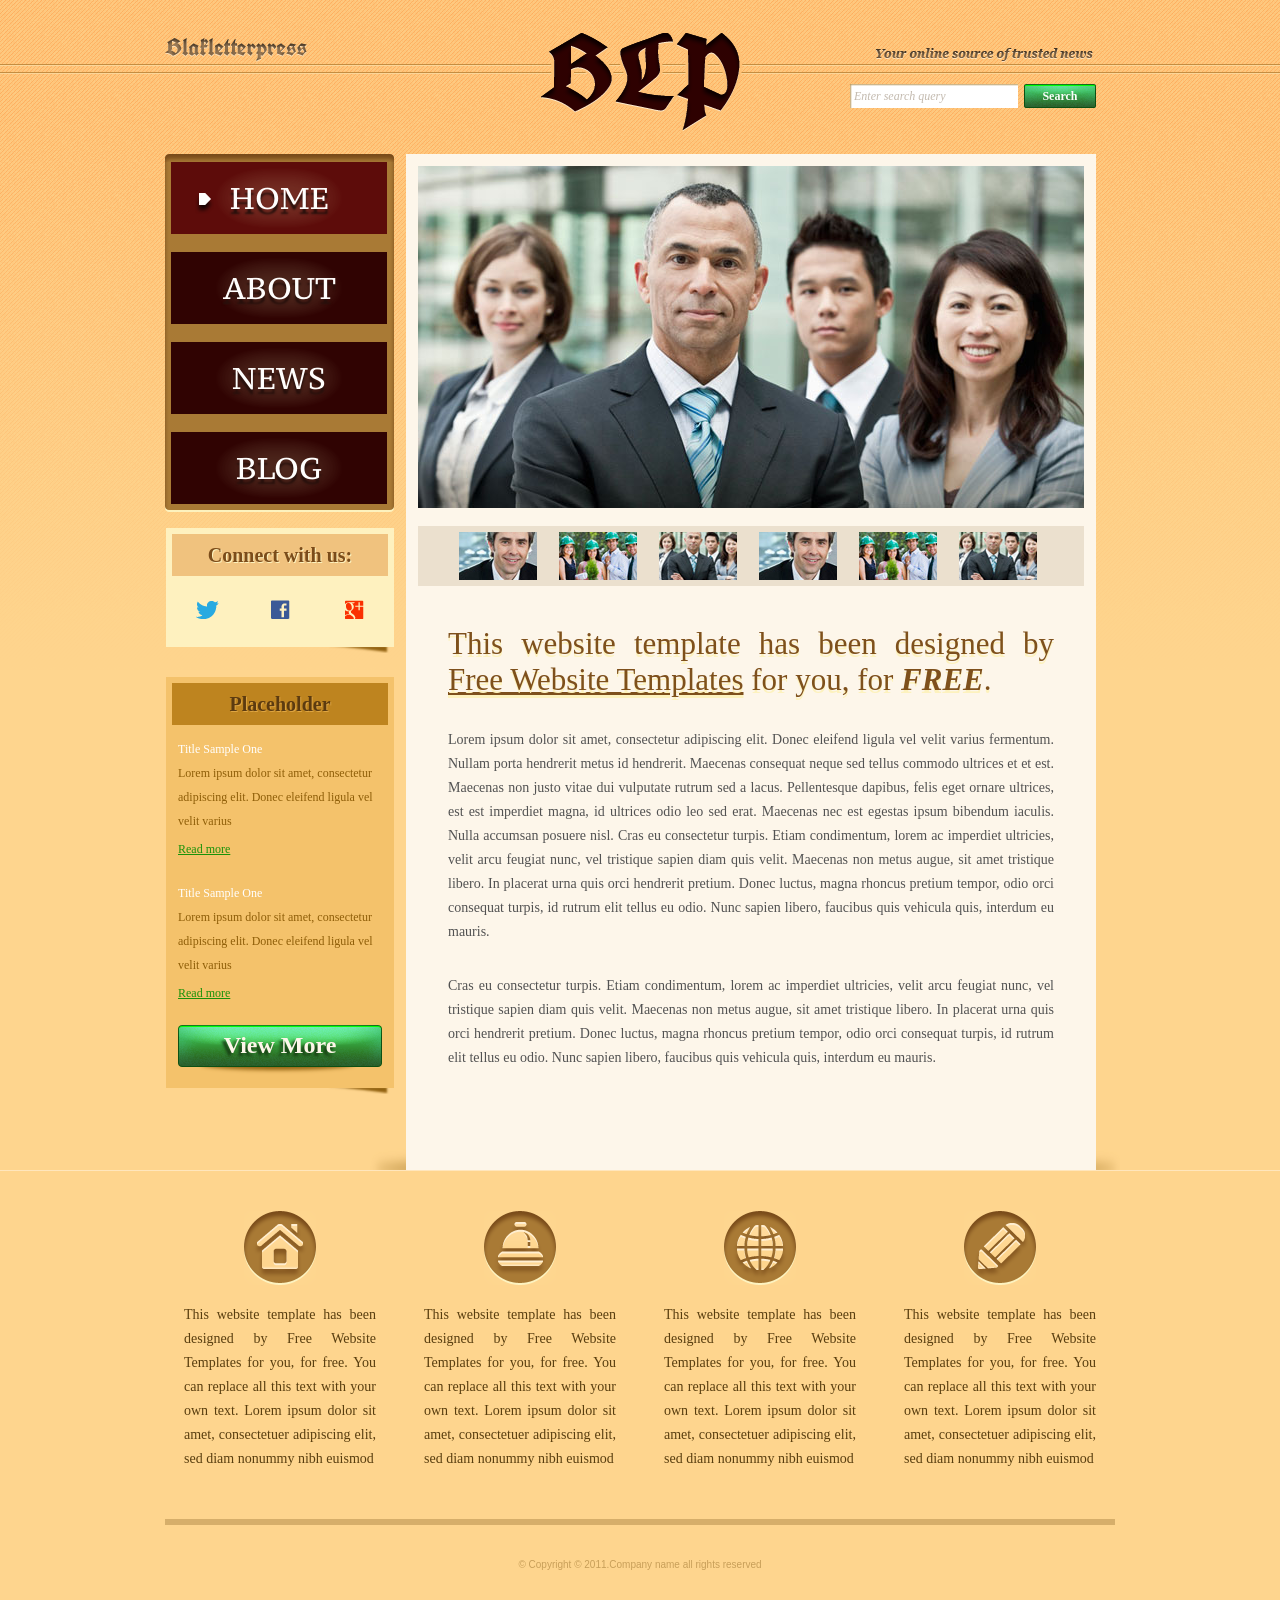
==== index.html @ c0c1566b "Add HTML exercises and Cloudflare Pages deployment guide" ====
<!DOCTYPE html>
<!-- Website template by freewebsitetemplates.com -->
<html>
<head>
	<meta charset="UTF-8">
	<title>Blakletterpress Website Template</title>
	<link rel="stylesheet" href="css/style.css" type="text/css">
</head>
<body>
	<div id="page">
		<div id="header">
			<div id="motto">
				<a href="index.html" class="sitename"><img src="images/blakletterpress.png" height="24" width="142" alt="SiteName"></a>
				<p>
					<img src="images/header-text.png" height="14" width="218" alt="Text">
				</p>
			</div>
			<div id="logo">
				<a href="index.html"><img src="images/logo.png" alt="LOGO"></a>
			</div>
			<div id="searchbar">
				<form action="#" method="post">
					<input type="text" value="Enter search query" class="txtfield" onBlur="javascript:if(this.value==''){this.value=this.defaultValue;}" onFocus="javascript:if(this.value==this.defaultValue){this.value='';}">
					<input type="submit" value="Search" class="btn">
				</form>
			</div>
		</div>
		<div id="contents">
			<div id="main">
				<div id="gallery">
					<div>
						<img src="images/team-large.jpg" alt="Img">
					</div>
					<ul>
						<li>
							<img src="images/smiling.jpg" alt="Img">
						</li>
						<li>
							<img src="images/ecofriends.jpg" alt="Img">
						</li>
						<li>
							<img src="images/team.jpg" alt="Img">
						</li>
						<li>
							<img src="images/smiling.jpg" alt="Img">
						</li>
						<li>
							<img src="images/ecofriends.jpg" alt="Img">
						</li>
						<li>
							<img src="images/team.jpg" alt="Img">
						</li>
					</ul>
				</div>
				<div class="body">
					<h1>This website template has been designed by <a href="http://www.freewebsitetemplates.com/">Free Website Templates</a> for you, for <em>free</em>.</h1>
					<p>
						Lorem ipsum dolor sit amet, consectetur adipiscing elit. Donec eleifend ligula vel velit varius fermentum. Nullam porta hendrerit metus id hendrerit. Maecenas consequat neque sed tellus commodo ultrices et et est. Maecenas non justo vitae dui vulputate rutrum sed a lacus. Pellentesque dapibus, felis eget ornare ultrices, est est imperdiet magna, id ultrices odio leo sed erat. Maecenas nec est egestas ipsum bibendum iaculis. Nulla accumsan posuere nisl. Cras eu consectetur turpis. Etiam condimentum, lorem ac imperdiet ultricies, velit arcu feugiat nunc, vel tristique sapien diam quis velit. Maecenas non metus augue, sit amet tristique libero. In placerat urna quis orci hendrerit pretium. Donec luctus, magna rhoncus pretium tempor, odio orci consequat turpis, id rutrum elit tellus eu odio. Nunc sapien libero, faucibus quis vehicula quis, interdum eu mauris.
					</p>
					<p>
						Cras eu consectetur turpis. Etiam condimentum, lorem ac imperdiet ultricies, velit arcu feugiat nunc, vel tristique sapien diam quis velit. Maecenas non metus augue, sit amet tristique libero. In placerat urna quis orci hendrerit pretium. Donec luctus, magna rhoncus pretium tempor, odio orci consequat turpis, id rutrum elit tellus eu odio. Nunc sapien libero, faucibus quis vehicula quis, interdum eu mauris.
					</p>
				</div>
			</div>
			<div id="sidebar">
				<div id="navigation">
					<div>
						<ul>
							<li class="selected">
								<a href="index.html">Home</a>
							</li>
							<li>
								<a href="about.html">About</a>
							</li>
							<li>
								<a href="news.html">News</a>
							</li>
							<li>
								<a href="blog.html">Blog</a>
							</li>
						</ul>
					</div>
				</div>
				<div class="section">
					<div id="connect">
						<h2>Connect with us:</h2>
						<a href="http://freewebsitetemplates.com/go/twitter/" target="_blank" class="twitter"></a> <a href="http://freewebsitetemplates.com/go/facebook/" target="_blank" class="facebook"></a> <a href="http://freewebsitetemplates.com/go/googleplus/" target="_blank" class="googleplus"></a>
					</div>
				</div>
				<div class="section">
					<div id="posts">
						<h2>Placeholder</h2>
						<ul>
							<li>
								<h5>Title Sample One</h5>
								<p>
									Lorem ipsum dolor sit amet, consectetur adipiscing elit. Donec eleifend ligula vel velit varius
								</p>
								<a href="news.html" class="more">Read more</a>
							</li>
							<li>
								<h5>Title Sample One</h5>
								<p>
									Lorem ipsum dolor sit amet, consectetur adipiscing elit. Donec eleifend ligula vel velit varius
								</p>
								<a href="news.html" class="more">Read more</a>
							</li>
						</ul>
						<a href="news.html" class="btn2">View More</a>
					</div>
				</div>
			</div>
		</div>
		<div id="footer">
			<div>
				<ul id="featured">
					<li>
						<a href="index.html" class="home"></a>
						<p>
							This website template has been designed by Free Website Templates for you, for free. You can replace all this text with your own text. Lorem ipsum dolor sit amet, consectetuer adipiscing elit, sed diam nonummy nibh euismod
						</p>
					</li>
					<li>
						<a href="index.html" class="bell"></a>
						<p>
							This website template has been designed by Free Website Templates for you, for free. You can replace all this text with your own text. Lorem ipsum dolor sit amet, consectetuer adipiscing elit, sed diam nonummy nibh euismod
						</p>
					</li>
					<li>
						<a href="index.html" class="globe"></a>
						<p>
							This website template has been designed by Free Website Templates for you, for free. You can replace all this text with your own text. Lorem ipsum dolor sit amet, consectetuer adipiscing elit, sed diam nonummy nibh euismod
						</p>
					</li>
					<li>
						<a href="index.html" class="pencil"></a>
						<p>
							This website template has been designed by Free Website Templates for you, for free. You can replace all this text with your own text. Lorem ipsum dolor sit amet, consectetuer adipiscing elit, sed diam nonummy nibh euismod
						</p>
					</li>
				</ul>
				<p id="footnote">
					© Copyright © 2011.Company name all rights reserved
				</p>
			</div>
		</div>
	</div>
</body>
</html>
---- css/style.css ----
/* Website template by freewebsitetemplates.com */
@font-face {
	font-family: 'PTSerif-Caption';
	src: url('../fonts/PT_Serif-Caption-Web-Regular.eot');
	src: local('☺'), url('../fonts/PT_Serif-Caption-Web-Regular.woff') format('woff'), url('../fonts/PT_Serif-Caption-Web-Regular.ttf') format('truetype'), url('../fonts/PT_Serif-Caption-Web-Regular.svg') format('svg');
	font-weight: normal;
	font-style: normal;
}
@font-face {
	font-family: 'UnifrakturCook-Bold';
	src: url('../fonts/UnifrakturCook-Bold.eot');
	src: local('☺'), url('../fonts/UnifrakturCook-Bold.woff') format('woff'), url('../fonts/UnifrakturCook-Bold.ttf') format('truetype'), url('../fonts/UnifrakturCook-Bold.svg') format('svg');
	font-weight: normal;
	font-style: normal;
}
body {
	background: #fed58e url(../images/bg-body.png) repeat-x left top;
	font-family: Georgia, "Times New Roman", Times, serif;
	margin: 0;
}
#background {
}
#page {
	width: 960px;
	margin: 0 auto;
}
img {
	border: 0;
}
/*------------------------------ SPRITES ------------------------------*/
.btn, .btn2, #searchbar form input.txtfield, #navigation li, #navigation li a:hover, #navigation li.selected a {
	background: url(../images/interface.png) no-repeat;
}
#navigation, #navigation > div, #navigation ul {
	background-image: url(../images/bg-navigation.png);
	background-repeat: no-repeat;
}
#connect > a, #featured li > a {
	background: url(../images/icons.png) no-repeat;
}
.btn {
	background-position: -178px 0;
	color: #fcfefc;
	cursor: pointer;
	font-family: Georgia, "Times New Roman", Times, serif;
	font-size: 12px;
	font-weight: bold;
	height: 24px;
	line-height: 24px;
	width: 72px;
	padding: 0 0 4px;
	text-align: center;
}
.btn:hover {
	background-position: -260px 0;
}
.btn2 {
	background-position: 0 -32px;
	display: block;
	color: #fdf6ea;
	font-family: Georgia, "Times New Roman", Times, serif;
	font-size: 24px;
	font-weight: bold;
	height: 51px;
	line-height: 40px;
	width: 204px;
	text-align: center;
	text-decoration: none;
	text-shadow: -3px 3px 3px #173c13;
}
.btn2:hover {
	background-position: -216px -31px;
}
/*------------------------------ HEADER ------------------------------*/
#header {
	height: 106px;
	padding: 24px 0;
	text-align: center;
	position: relative
}
/** motto **/
#motto {
	text-align: right;
	padding: 13px 27px 15px 0;
}
a.sitename {
	float: left;
	display: inline-block;
	font-family: "UnifrakturCook-Bold";
	font-size: 24px;
	height: 24px;
	margin-left: 5px;
}
#motto p {
	display: inline-block;
	height: 24px;
	line-height: 24px;
	margin: 8px 0 0;
}
/** Logo **/
#logo {
	display: inline-block;
	position: absolute;
	left: 360px;
	top: 24px;
}
/** Searchbar **/
#searchbar {
	padding: 0 24px 15px 0;
	text-align: right;
}
#searchbar form {
	display: inline-block;
*float: right; /** Needed for IE7 **/
}
#searchbar form input {
	float: left;
	border: 0;
	margin: 0;
}
#searchbar input.txtfield {
	background-position: 0 0;
	color: #c3baaf;
	font-family: Georgia, "Times New Roman", Times, serif;
	font-size: 12px;
	font-style: italic;
	height: 24px;
	line-height: 24px;
	width: 160px;
	margin: 0 6px 0 0;
	padding: 0 4px;
}
/*------------------------------ CONTENTS ------------------------------*/
#contents {
	background: url(../images/content-shadow.png) no-repeat right bottom;
*display: inline-block; /** Needed for IE7 **/
}
#contents:after {
	clear:both;
	content:"";
	display:block;
	height:0;
	line-height:0;
	visibility:hidden;
}
#contents h1 {
	color: #7e501c;
	font-size: 31px;
	font-weight: normal;
	margin: 0 0 30px;
	text-align: justify;
	text-shadow: 0 3px #fdf2be;
}
#contents h1 a {
	color: #7e501c;
}
#contents h1 em {
	font-weight: bold;
	text-transform: uppercase;
}
#contents h2 {
	font-size: 20px;
	line-height: 42px;
	margin: 0 0 24px;
	text-align: center;
}
#contents h3 {
	color: #300302;
	font-size: 18px;
	line-height: 24px;
	margin: 0 0 0;
	text-transform: uppercase;
}
#contents h4 {
	color: #300302;
	font-size: 14px;
	line-height: 24px;
	margin: 0;
}
#contents p {
	color: #525252;
	font-size: 14px;
	line-height: 24px;
	margin: 0;
	padding: 0 0 30px;
	text-align: justify;
}
#contents p a {
	color: #525252;
}
#contents p a:hover {
	color: #e19320;
}
/** MAIN **/
#main {
	float: right;
	background-color: #fdf6ea;
	min-height: 982px;
	width: 666px;
	margin: 0 24px 0 12px;
	padding: 12px 12px 22px;
}
#main div.body {
	padding: 0 30px;
}
/** list **/
#list {
	list-style: none;
	margin: 30px 0;
	padding: 0;
}
#list li {
	display: inline-block;
	width: 100%;
	margin: 0 0 54px;
}
#list span.time {
	float: right;
	font-size: 12px;
	font-weight: bold;
	margin: 7px 0 0;
}
#list li p {
	padding-bottom: 0;
}
#list li a.more {
	float: right;
	color: #300302;
	font-size: 14px;
	font-style: italic;
}
#list li a.more:hover {
	color: #097a07;
}
/** pagination **/
#pagination {
	font-family: Arial, Helvetica, sans-serif;
	font-size: 12px;
	text-align: center;
}
#pagination a {
	color: #a2a2a1;
	margin: 0 3px;
	padding: 0 2px;
	text-decoration: none;
}
#pagination a:hover {
	color: #be841f;
}
/** gallery **/
#gallery {
	margin: 0 0 36px;
}
#gallery > div {
	margin: 0 0 14px;
}
#gallery ul {
	background-color: #ebe0ce;
	display: inline-block;
	list-style: none;
	width: 606px;
	margin: 0;
	padding: 6px 30px;
}
#gallery ul li {
	float: left;
	cursor: pointer;
	height: 48px;
	width: 78px;
	margin: 0 11px;
}
#gallery ul li:hover {
	filter:alpha(opacity=80);
	opacity: 0.8;
}
/** SIDEBAR **/
#sidebar {
	float: left;
	height: auto;
	width: 229px;
	margin-left: 5px;
}
#sidebar div.section {
	background: url(../images/box-shadow-bottom.png) no-repeat left bottom;
	margin: 0 0 24px;
	padding: 0 0 6px;
}
/** Navigation **/
#navigation {
	background-position: -468px bottom;
	margin: 0 0 16px;
	padding: 0 0 8px;
}
#navigation > div {
	background-position: 0 top;
	padding: 8px 0 0;
}
#navigation ul {
	background-position: -234px top;
	background-repeat: repeat-y;
	list-style: none;
	margin: 0;
	padding: 0 6px;
}
#navigation li {
	background-position: 0 -90px;
	height: 72px;
	width: 216px;
	margin-top: 18px;
}
#navigation li:hover, #navigation li.selected {
	background-position: -226px -90px;
}
#navigation li:first-child {
	margin-top: 0;
}
#navigation li a {
	color: #fffefd;
	display: block;
	font: 30px/72px "PTSerif-Caption";
	text-align: center;
	text-decoration: none;
	text-transform: uppercase;
	text-shadow: 0 5px 2px #27100c;
}
#navigation li a:hover, #navigation li.selected a {
	background-position: 24px -162px;
}
/** connect **/
#connect {
	background-color: #fef1bf;
	margin-left: 1px;
	padding: 6px;
}
#connect h2 {
	background-color: #f0c27e;
	color: #7b4c1a;
	text-shadow: 1px 1px #fdf2be;
}
#connect > a {
	display: inline-block;
	height: 19px;
	width: 23px;
	margin: 0 24px 18px;
}
#connect a.twitter {
	background-position: 0 0;
}
#connect a.facebook {
	background-position: -72px 0;
	width: 19px;
}
#connect a.googleplus {
	background-position: -141px 0;
	width: 22px;
}
/** Post **/
#posts {
	background-color: #f4c26b;
	margin-left: 1px;
	padding: 6px;
}
#posts h2 {
	background-color: #be841f;
	color: #5c3b10;
	margin-bottom: 12px;
	text-shadow: 1px 1px #dfa643;
}
#posts ul {
	list-style: none;
	margin: 0;
	padding: 0 6px;
	overflow: hidden;
}
#posts li {
	margin: 0 0 24px;
}
#posts h5 {
	color: #fff;
	font-size: 12px;
	font-weight: normal;
	line-height: 24px;
	margin: 0;
}
#posts p {
	color: #8f5e08;
	font-size: 12px;
	padding-bottom: 6px;
	text-align: left;
}
#posts a.more {
	color: #199209;
	font-size: 12px;
}
#posts a.more:hover {
	color: #bb8528;
}
#posts a.btn2 {
	margin: 0 auto 6px;
}
/** hover states **/
#contents h1 a:hover, #posts p a:hover {
	text-decoration: none;
}
/*------------------------------ FOOTER ------------------------------*/
#footer {
	border-top: 1px solid #ffe6bc;
	width: 100%;
	padding: 40px 0;
	position: absolute;
	left: 0;
}
#footer > div {
	width: 960px;
	margin: 0 auto;
}
/** featured **/
#featured {
	display: inline-block;
	list-style: none;
	margin: 0 0 30px;
	padding: 0;
}
#featured li {
	float: left;
	width: 192px;
	margin: 0 24px;
}
#featured li > a {
	display: block;
	height: 74px;
	width: 72px;
	margin: 0 auto 18px;
}
#featured li a.home {
	background-position: -91px -27px;
}
#featured li a.bell {
	background-position: -91px -112px;
}
#featured li a.globe {
	background-position: -91px -196px;
}
#featured li a.pencil {
	background-position: -91px -280px;
}
#featured li a.home:hover {
	background-position: 0 -27px;
}
#featured li a.bell:hover {
	background-position: 0 -112px;
}
#featured li a.globe:hover {
	background-position: 0 -196px;
}
#featured li a.pencil:hover {
	background-position: 0 -280px;
}
#featured li p {
	color: #593e0f;
	font: 14px/24px "Times New Roman", Times, serif;
	text-align: justify;
}
#featured li p a {
	color: #593e0f;
}
#featured li p a:hover {
	color: #bb8528;
}
#footnote {
	color: #c89f59;
	font-family: "Trebuchet MS", Arial, Helvetica, sans-serif;
	font-size: 10px;
	width: 950px;
	border-top: 6px solid #d6ae6a;
	margin: 0 auto;
	padding: 34px 0;
	text-align: center;
}
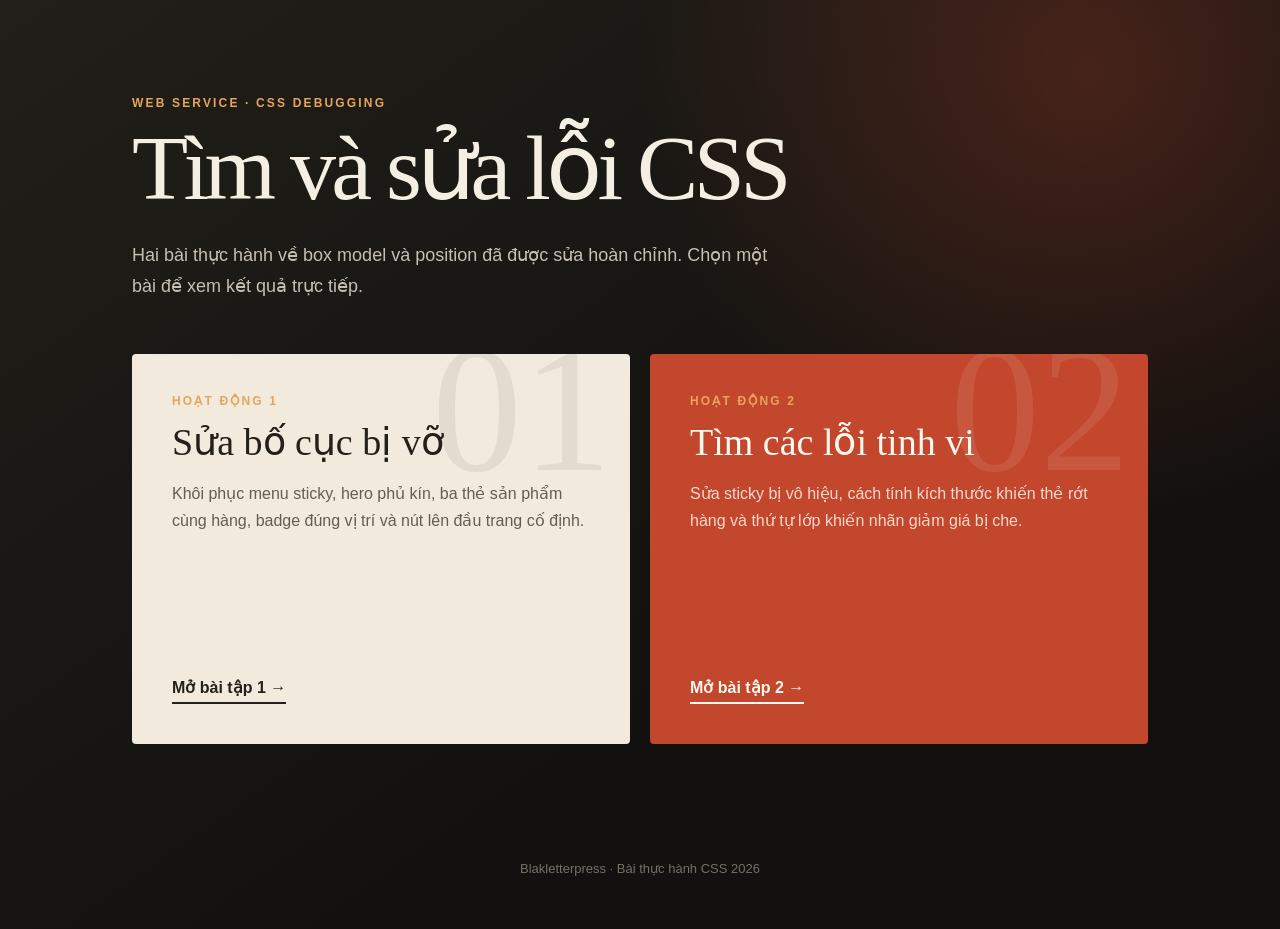
==== commit 2488ae13: "Complete CSS debugging exercises" ====
--- a/index.html
+++ b/index.html
@@ -1,149 +1,39 @@
 <!DOCTYPE html>
-<!-- Website template by freewebsitetemplates.com -->
-<html>
+<html lang="vi">
 <head>
 	<meta charset="UTF-8">
-	<title>Blakletterpress Website Template</title>
-	<link rel="stylesheet" href="css/style.css" type="text/css">
+	<meta name="viewport" content="width=device-width, initial-scale=1.0">
+	<meta name="description" content="Bài tập tìm và sửa lỗi CSS về box model và position.">
+	<title>Bài tập sửa lỗi CSS — Blakletterpress</title>
+	<link rel="stylesheet" href="css/assignments.css">
 </head>
 <body>
-	<div id="page">
-		<div id="header">
-			<div id="motto">
-				<a href="index.html" class="sitename"><img src="images/blakletterpress.png" height="24" width="142" alt="SiteName"></a>
-				<p>
-					<img src="images/header-text.png" height="14" width="218" alt="Text">
-				</p>
-			</div>
-			<div id="logo">
-				<a href="index.html"><img src="images/logo.png" alt="LOGO"></a>
-			</div>
-			<div id="searchbar">
-				<form action="#" method="post">
-					<input type="text" value="Enter search query" class="txtfield" onBlur="javascript:if(this.value==''){this.value=this.defaultValue;}" onFocus="javascript:if(this.value==this.defaultValue){this.value='';}">
-					<input type="submit" value="Search" class="btn">
-				</form>
-			</div>
-		</div>
-		<div id="contents">
-			<div id="main">
-				<div id="gallery">
-					<div>
-						<img src="images/team-large.jpg" alt="Img">
-					</div>
-					<ul>
-						<li>
-							<img src="images/smiling.jpg" alt="Img">
-						</li>
-						<li>
-							<img src="images/ecofriends.jpg" alt="Img">
-						</li>
-						<li>
-							<img src="images/team.jpg" alt="Img">
-						</li>
-						<li>
-							<img src="images/smiling.jpg" alt="Img">
-						</li>
-						<li>
-							<img src="images/ecofriends.jpg" alt="Img">
-						</li>
-						<li>
-							<img src="images/team.jpg" alt="Img">
-						</li>
-					</ul>
-				</div>
-				<div class="body">
-					<h1>This website template has been designed by <a href="http://www.freewebsitetemplates.com/">Free Website Templates</a> for you, for <em>free</em>.</h1>
-					<p>
-						Lorem ipsum dolor sit amet, consectetur adipiscing elit. Donec eleifend ligula vel velit varius fermentum. Nullam porta hendrerit metus id hendrerit. Maecenas consequat neque sed tellus commodo ultrices et et est. Maecenas non justo vitae dui vulputate rutrum sed a lacus. Pellentesque dapibus, felis eget ornare ultrices, est est imperdiet magna, id ultrices odio leo sed erat. Maecenas nec est egestas ipsum bibendum iaculis. Nulla accumsan posuere nisl. Cras eu consectetur turpis. Etiam condimentum, lorem ac imperdiet ultricies, velit arcu feugiat nunc, vel tristique sapien diam quis velit. Maecenas non metus augue, sit amet tristique libero. In placerat urna quis orci hendrerit pretium. Donec luctus, magna rhoncus pretium tempor, odio orci consequat turpis, id rutrum elit tellus eu odio. Nunc sapien libero, faucibus quis vehicula quis, interdum eu mauris.
-					</p>
-					<p>
-						Cras eu consectetur turpis. Etiam condimentum, lorem ac imperdiet ultricies, velit arcu feugiat nunc, vel tristique sapien diam quis velit. Maecenas non metus augue, sit amet tristique libero. In placerat urna quis orci hendrerit pretium. Donec luctus, magna rhoncus pretium tempor, odio orci consequat turpis, id rutrum elit tellus eu odio. Nunc sapien libero, faucibus quis vehicula quis, interdum eu mauris.
-					</p>
-				</div>
-			</div>
-			<div id="sidebar">
-				<div id="navigation">
-					<div>
-						<ul>
-							<li class="selected">
-								<a href="index.html">Home</a>
-							</li>
-							<li>
-								<a href="about.html">About</a>
-							</li>
-							<li>
-								<a href="news.html">News</a>
-							</li>
-							<li>
-								<a href="blog.html">Blog</a>
-							</li>
-						</ul>
-					</div>
-				</div>
-				<div class="section">
-					<div id="connect">
-						<h2>Connect with us:</h2>
-						<a href="http://freewebsitetemplates.com/go/twitter/" target="_blank" class="twitter"></a> <a href="http://freewebsitetemplates.com/go/facebook/" target="_blank" class="facebook"></a> <a href="http://freewebsitetemplates.com/go/googleplus/" target="_blank" class="googleplus"></a>
-					</div>
-				</div>
-				<div class="section">
-					<div id="posts">
-						<h2>Placeholder</h2>
-						<ul>
-							<li>
-								<h5>Title Sample One</h5>
-								<p>
-									Lorem ipsum dolor sit amet, consectetur adipiscing elit. Donec eleifend ligula vel velit varius
-								</p>
-								<a href="news.html" class="more">Read more</a>
-							</li>
-							<li>
-								<h5>Title Sample One</h5>
-								<p>
-									Lorem ipsum dolor sit amet, consectetur adipiscing elit. Donec eleifend ligula vel velit varius
-								</p>
-								<a href="news.html" class="more">Read more</a>
-							</li>
-						</ul>
-						<a href="news.html" class="btn2">View More</a>
-					</div>
-				</div>
-			</div>
-		</div>
-		<div id="footer">
-			<div>
-				<ul id="featured">
-					<li>
-						<a href="index.html" class="home"></a>
-						<p>
-							This website template has been designed by Free Website Templates for you, for free. You can replace all this text with your own text. Lorem ipsum dolor sit amet, consectetuer adipiscing elit, sed diam nonummy nibh euismod
-						</p>
-					</li>
-					<li>
-						<a href="index.html" class="bell"></a>
-						<p>
-							This website template has been designed by Free Website Templates for you, for free. You can replace all this text with your own text. Lorem ipsum dolor sit amet, consectetuer adipiscing elit, sed diam nonummy nibh euismod
-						</p>
-					</li>
-					<li>
-						<a href="index.html" class="globe"></a>
-						<p>
-							This website template has been designed by Free Website Templates for you, for free. You can replace all this text with your own text. Lorem ipsum dolor sit amet, consectetuer adipiscing elit, sed diam nonummy nibh euismod
-						</p>
-					</li>
-					<li>
-						<a href="index.html" class="pencil"></a>
-						<p>
-							This website template has been designed by Free Website Templates for you, for free. You can replace all this text with your own text. Lorem ipsum dolor sit amet, consectetuer adipiscing elit, sed diam nonummy nibh euismod
-						</p>
-					</li>
-				</ul>
-				<p id="footnote">
-					© Copyright © 2011.Company name all rights reserved
-				</p>
-			</div>
-		</div>
-	</div>
+	<header class="hero">
+		<p class="eyebrow">WEB SERVICE · CSS DEBUGGING</p>
+		<h1>Tìm và sửa lỗi CSS</h1>
+		<p class="intro">Hai bài thực hành về box model và position đã được sửa hoàn chỉnh. Chọn một bài để xem kết quả trực tiếp.</p>
+	</header>
+
+	<main class="exercise-grid">
+		<article class="exercise-card">
+			<span class="number">01</span>
+			<p class="label">Hoạt động 1</p>
+			<h2>Sửa bố cục bị vỡ</h2>
+			<p>Khôi phục menu sticky, hero phủ kín, ba thẻ sản phẩm cùng hàng, badge đúng vị trí và nút lên đầu trang cố định.</p>
+			<a href="Bai%20tap%201%20Tim%20va%20sua%20loi%20CSS/trang.html">Mở bài tập 1 <span aria-hidden="true">→</span></a>
+		</article>
+
+		<article class="exercise-card accent">
+			<span class="number">02</span>
+			<p class="label">Hoạt động 2</p>
+			<h2>Tìm các lỗi tinh vi</h2>
+			<p>Sửa sticky bị vô hiệu, cách tính kích thước khiến thẻ rớt hàng và thứ tự lớp khiến nhãn giảm giá bị che.</p>
+			<a href="Bai%20tap%202%20Tim%20va%20sua%20loi%20CSS/trang.html">Mở bài tập 2 <span aria-hidden="true">→</span></a>
+		</article>
+	</main>
+
+	<footer>
+		<p>Blakletterpress · Bài thực hành CSS 2026</p>
+	</footer>
 </body>
 </html>
--- a/css/assignments.css
+++ b/css/assignments.css
@@ -0,0 +1,160 @@
+:root {
+	color-scheme: dark;
+	font-family: "Segoe UI", Arial, sans-serif;
+	background: #171612;
+	color: #f5efe3;
+}
+
+* {
+	box-sizing: border-box;
+}
+
+body {
+	min-height: 100vh;
+	margin: 0;
+	background:
+		radial-gradient(circle at 85% 8%, rgba(194, 71, 45, 0.28), transparent 28rem),
+		linear-gradient(145deg, #211f19, #12110f 65%);
+}
+
+.hero {
+	max-width: 1080px;
+	margin: 0 auto;
+	padding: 96px 32px 52px;
+}
+
+.eyebrow,
+.label {
+	margin: 0 0 14px;
+	color: #e7a55c;
+	font-size: 12px;
+	font-weight: 700;
+	letter-spacing: 0.18em;
+	text-transform: uppercase;
+}
+
+h1 {
+	max-width: 760px;
+	margin: 0;
+	font-family: Georgia, "Times New Roman", serif;
+	font-size: clamp(48px, 9vw, 92px);
+	font-weight: 400;
+	line-height: 0.96;
+	letter-spacing: -0.05em;
+}
+
+.intro {
+	max-width: 650px;
+	margin: 28px 0 0;
+	color: #c6bfb3;
+	font-size: 18px;
+	line-height: 1.7;
+}
+
+.exercise-grid {
+	display: grid;
+	grid-template-columns: repeat(2, minmax(0, 1fr));
+	gap: 20px;
+	max-width: 1080px;
+	margin: 0 auto;
+	padding: 0 32px 80px;
+}
+
+.exercise-card {
+	position: relative;
+	min-height: 390px;
+	padding: 40px;
+	overflow: hidden;
+	background: #f1eadd;
+	color: #24211c;
+	border-radius: 4px;
+}
+
+.exercise-card.accent {
+	background: #c2472d;
+	color: #fff8ee;
+}
+
+.number {
+	position: absolute;
+	top: -34px;
+	right: 18px;
+	color: rgba(36, 33, 28, 0.07);
+	font-family: Georgia, "Times New Roman", serif;
+	font-size: 180px;
+	line-height: 1;
+}
+
+.accent .number {
+	color: rgba(255, 255, 255, 0.09);
+}
+
+.exercise-card h2 {
+	position: relative;
+	max-width: 360px;
+	margin: 0 0 18px;
+	font-family: Georgia, "Times New Roman", serif;
+	font-size: 38px;
+	font-weight: 400;
+	line-height: 1.1;
+}
+
+.exercise-card > p:not(.label) {
+	position: relative;
+	max-width: 430px;
+	margin: 0;
+	color: #645d52;
+	line-height: 1.65;
+}
+
+.accent > p:not(.label) {
+	color: #f6d9cd;
+}
+
+.exercise-card a {
+	position: absolute;
+	left: 40px;
+	bottom: 40px;
+	color: inherit;
+	font-weight: 700;
+	text-decoration: none;
+	border-bottom: 2px solid currentColor;
+	padding-bottom: 5px;
+}
+
+.exercise-card a:hover,
+.exercise-card a:focus-visible {
+	color: #b43f28;
+}
+
+.accent a:hover,
+.accent a:focus-visible {
+	color: #ffd7a6;
+}
+
+footer {
+	padding: 24px 32px 40px;
+	color: #766f64;
+	text-align: center;
+	font-size: 13px;
+}
+
+@media (max-width: 720px) {
+	.hero {
+		padding-top: 64px;
+	}
+
+	.exercise-grid {
+		grid-template-columns: 1fr;
+	}
+
+	.exercise-card {
+		min-height: 360px;
+		padding: 32px;
+	}
+
+	.exercise-card a {
+		left: 32px;
+		bottom: 32px;
+	}
+}
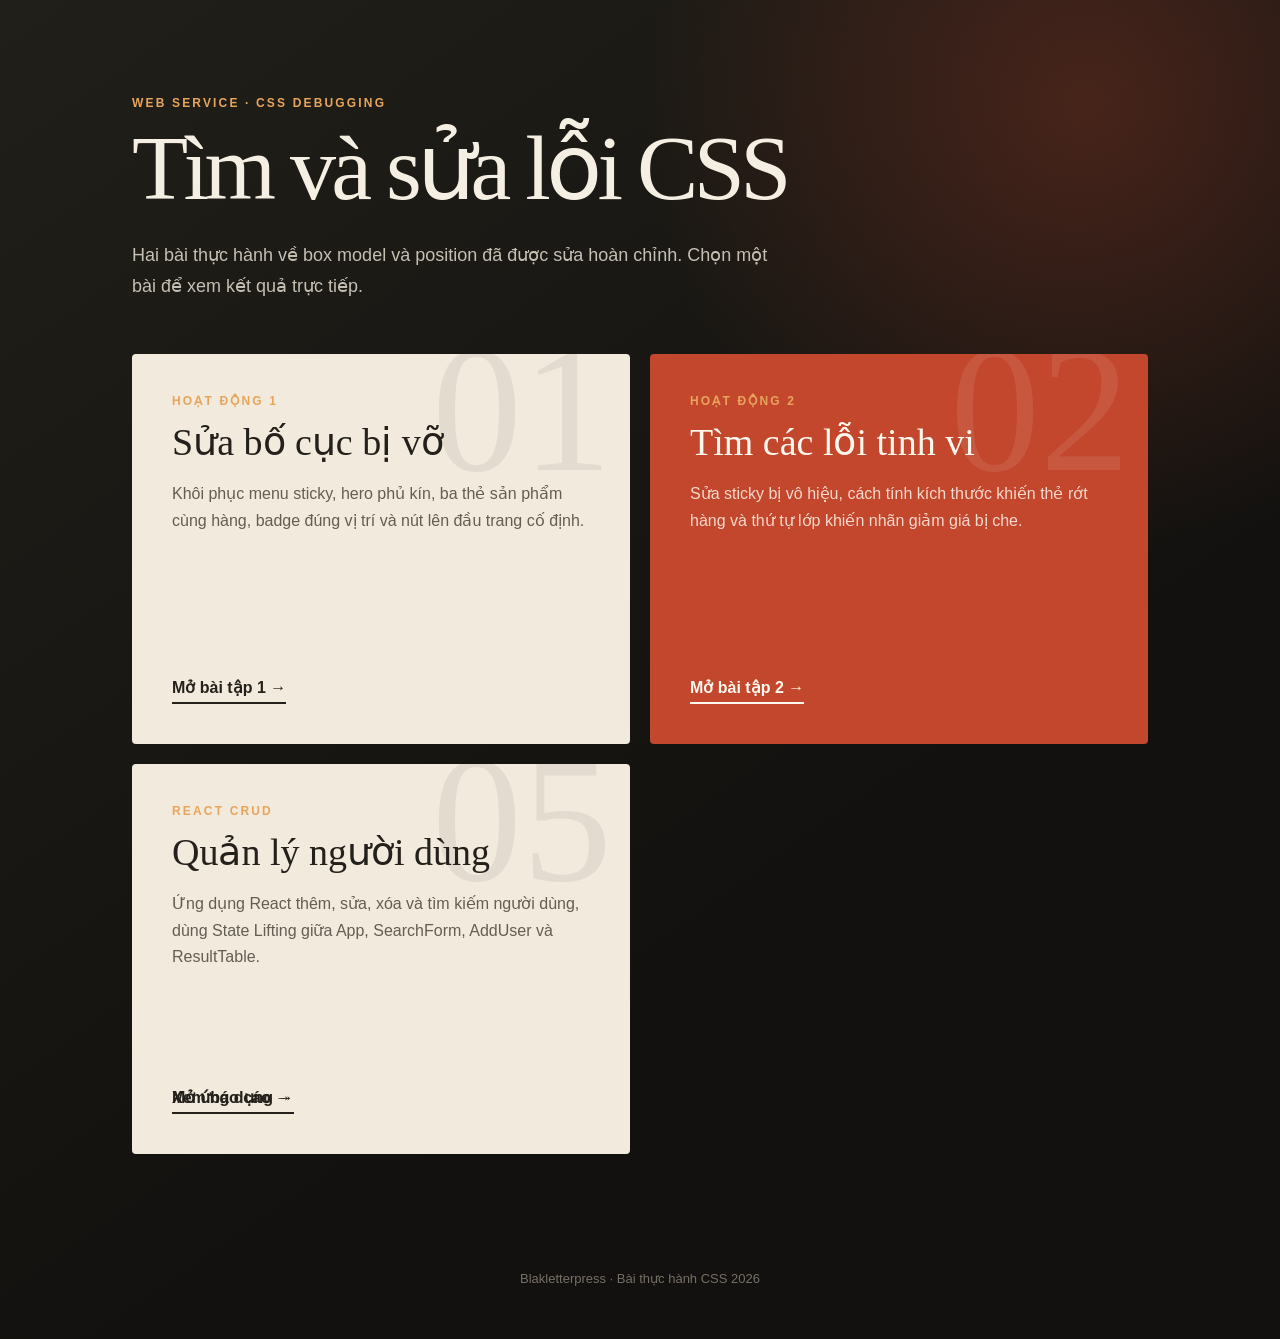
==== commit 26ee60b6: "Add React CRUD exercise 5 with report Co-Authored-By: Claude Sonnet 5.5 <noreply@anthropic.com>" ====
--- a/index.html
+++ b/index.html
@@ -30,6 +30,14 @@
 			<p>Sửa sticky bị vô hiệu, cách tính kích thước khiến thẻ rớt hàng và thứ tự lớp khiến nhãn giảm giá bị che.</p>
 			<a href="Bai%20tap%202%20Tim%20va%20sua%20loi%20CSS/trang.html">Mở bài tập 2 <span aria-hidden="true">→</span></a>
 		</article>
+		<article class="exercise-card">
+			<span class="number">05</span>
+			<p class="label">React CRUD</p>
+			<h2>Quản lý người dùng</h2>
+			<p>Ứng dụng React thêm, sửa, xóa và tìm kiếm người dùng, dùng State Lifting giữa App, SearchForm, AddUser và ResultTable.</p>
+			<a href="Bai%20tap%205%20-%20React%20CRUD/index.html">Mở ứng dụng <span aria-hidden="true">→</span></a>
+			<a href="Bai%20tap%205%20-%20React%20CRUD/BAO_CAO.md">Xem báo cáo <span aria-hidden="true">→</span></a>
+		</article>
 	</main>
 
 	<footer>
